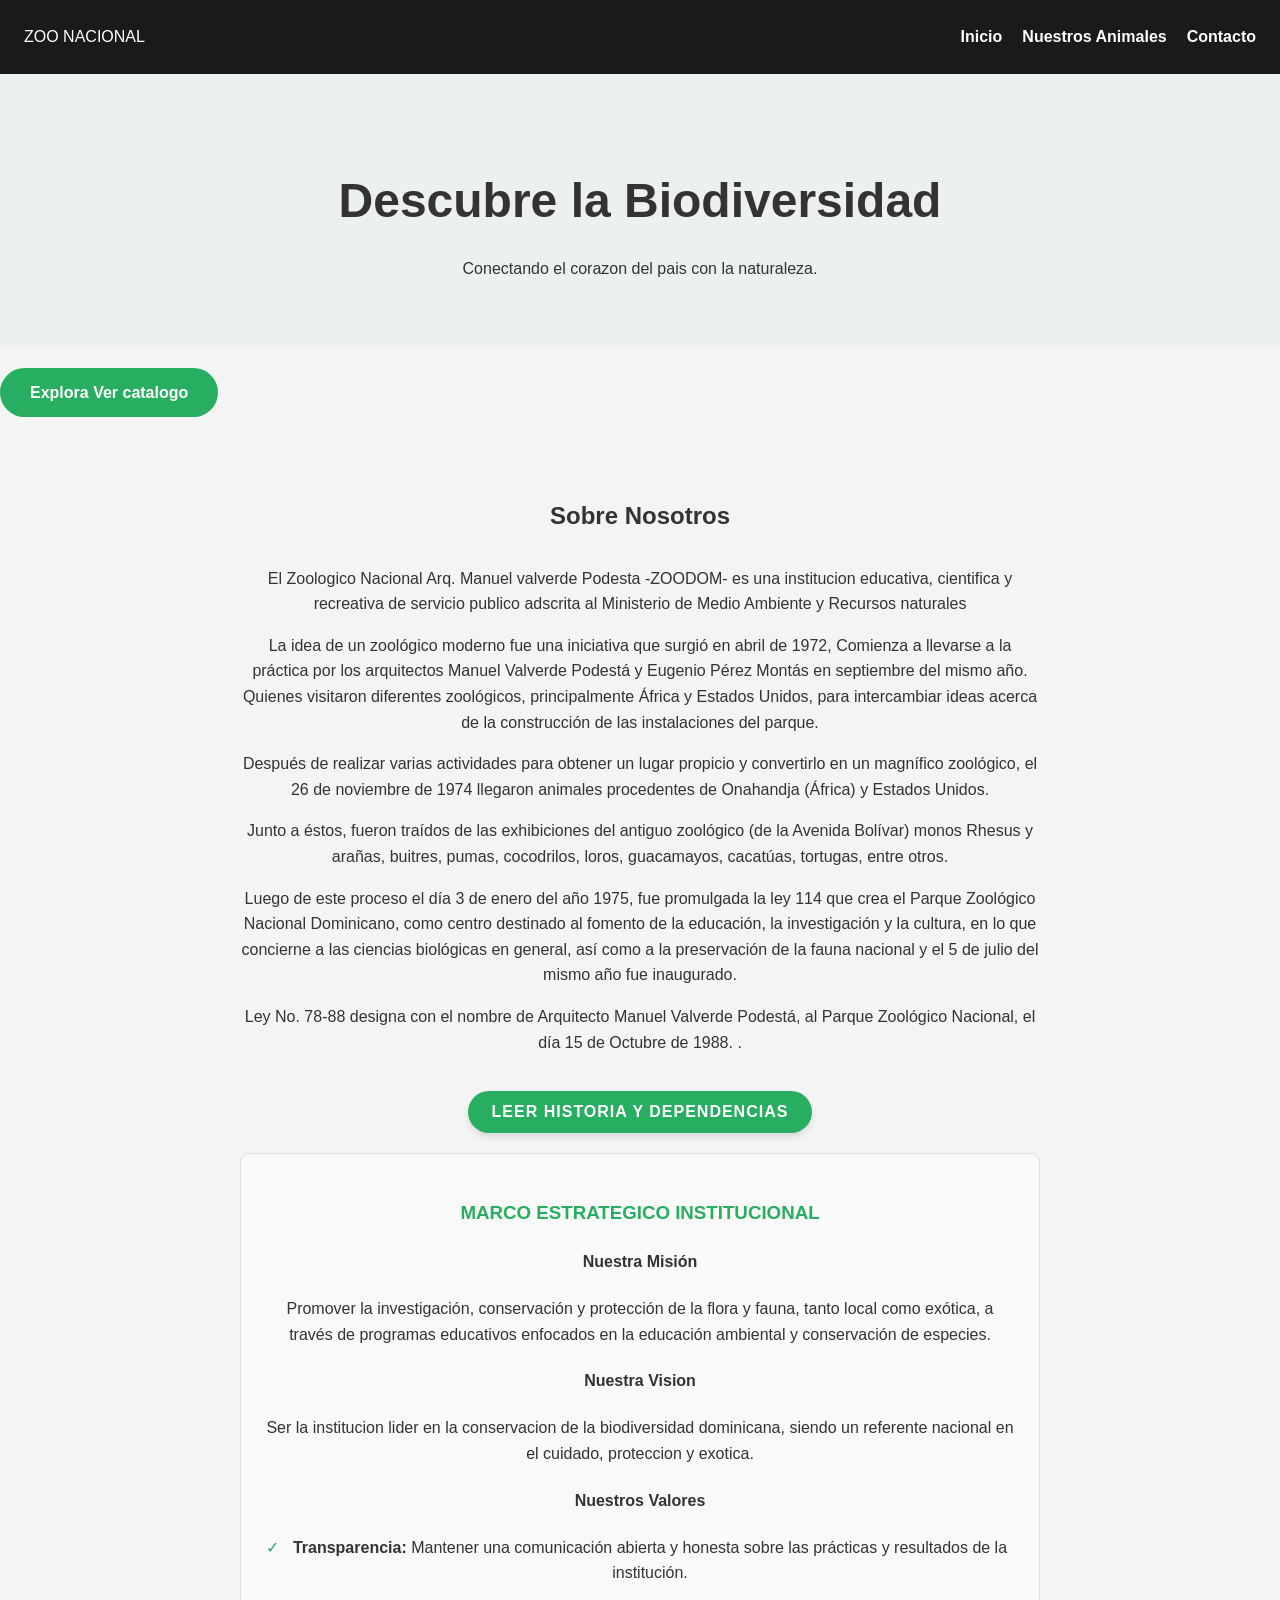
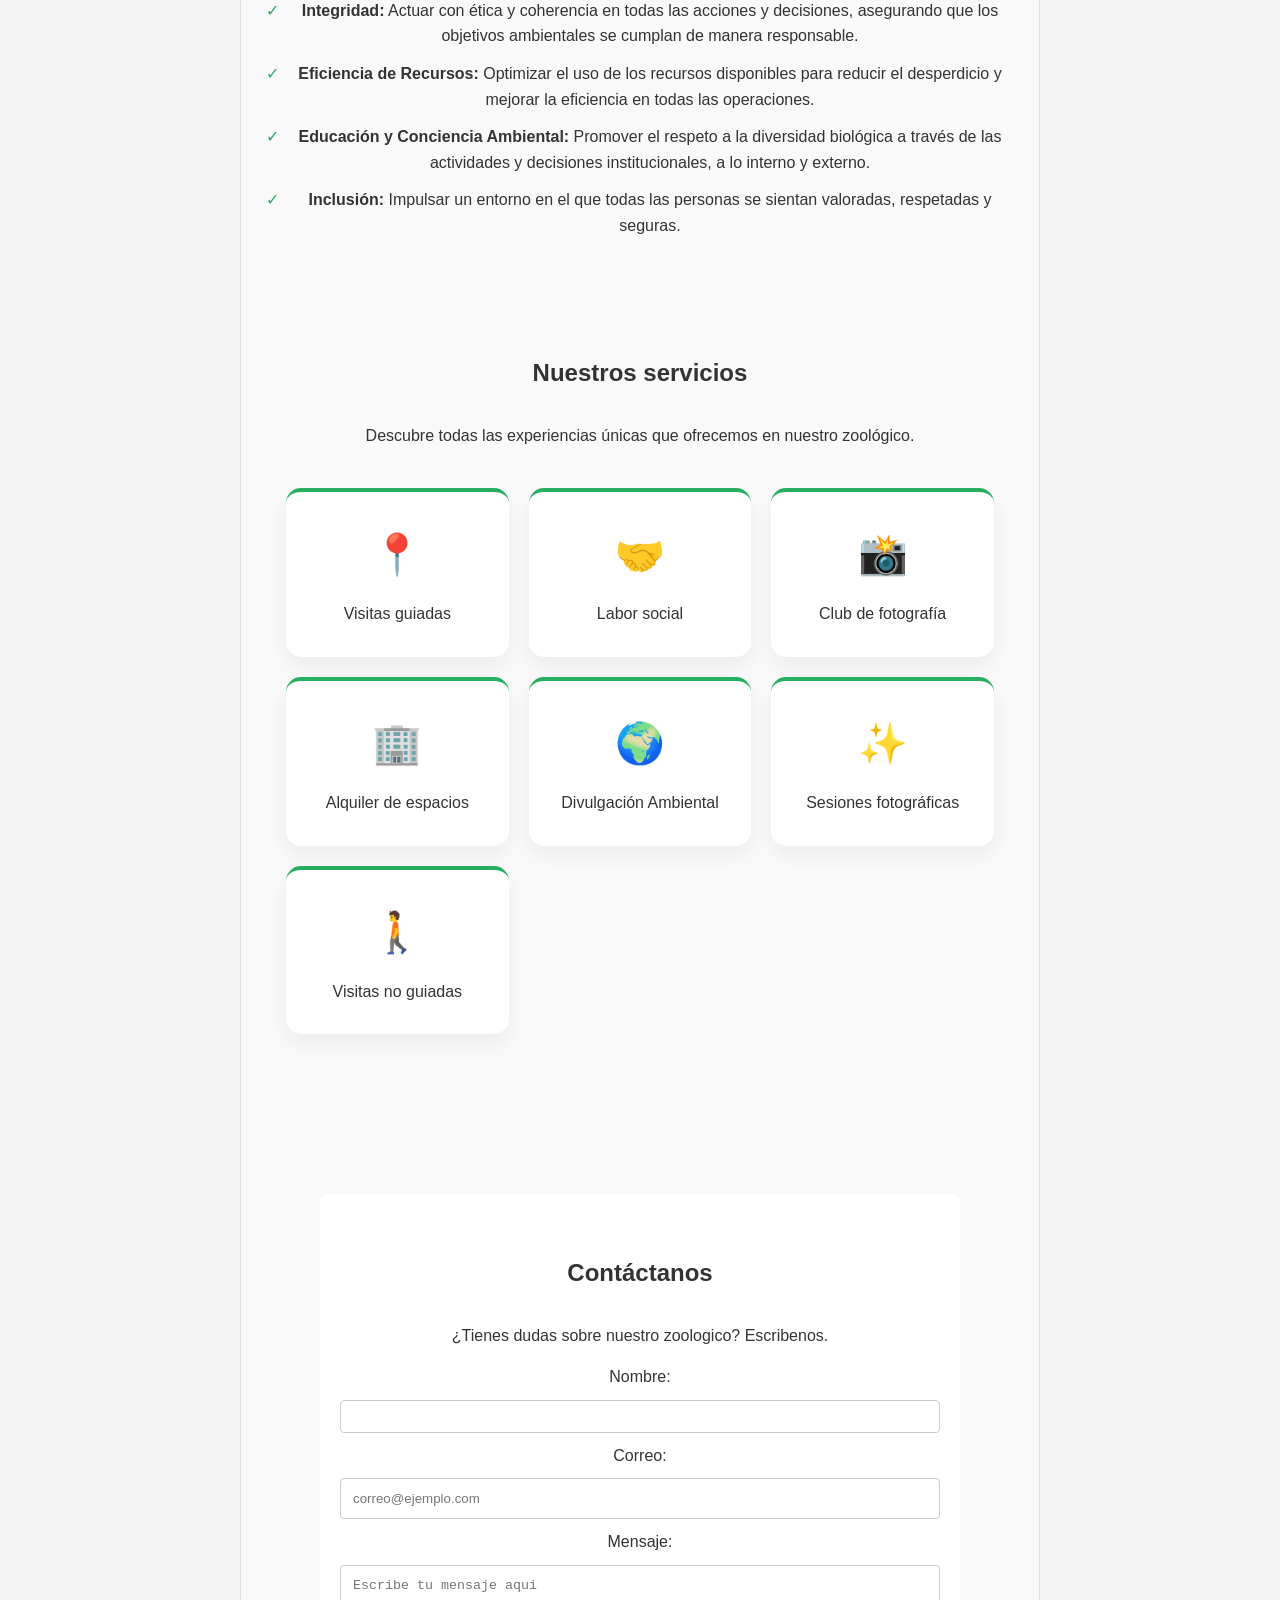
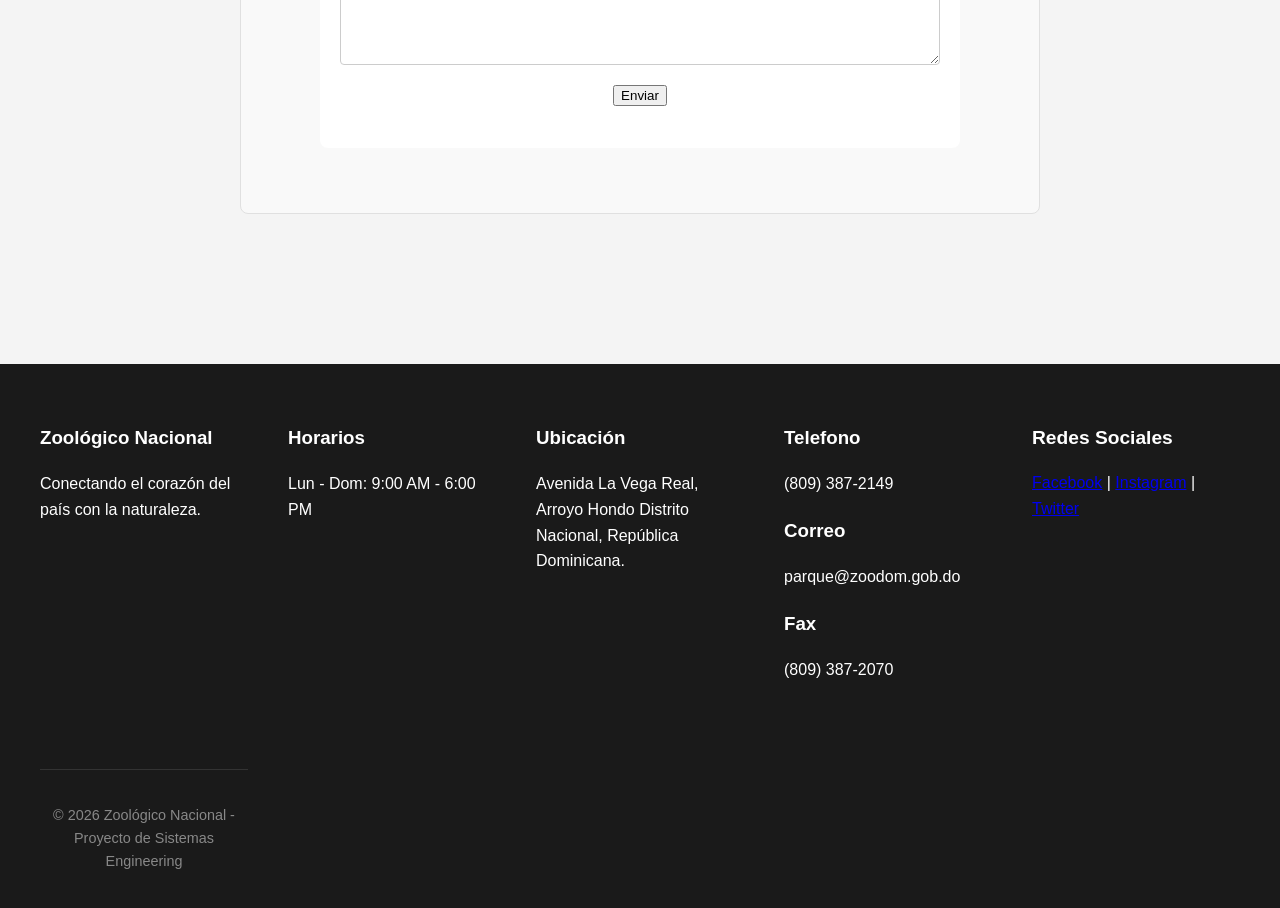
==== index.html @ 7a5b52e7 "Add files via upload" ====
<!DOCTYPE html> 
<html lang="es"> 
<head> 
   <meta charset="UTF-8"> 
   <meta name="viewport" content="width=device-width, initial-scale=1.0"> 
   <title>Zoologico Nacional | Bienvenidos</title> 
   <link rel="stylesheet" href="estilos.css"> 
</head> 
<body> 
   <header> 
   
        <div class="logo-text">ZOO NACIONAL</div>
   </div> 
       <nav> 
           <ul> 
               <li><a href="index.html">Inicio</a></li> 
               <li><a href="animales.html">Nuestros Animales</a></li> 
               <li><a href="#contacto">Contacto</a></li> 
           </ul> 
       </nav> 
   </header> 
   <main> 
       <section class="hero"> 
          <div class="contenido-hero">  
           <h1>Descubre la Biodiversidad</h1> 
           <p>Conectando el corazon del pais con la naturaleza.</p> </section> 
           <a href="animales.html" class= "btn-hero" >Explora Ver catalogo</a>
           </div>   
   </section>
                 <section id="sobre nosotros" 
           class="seccion-nosotros"> 
           <h2>Sobre Nosotros</h2> 
            <p>El Zoologico Nacional Arq. Manuel valverde Podesta -ZOODOM- es una institucion educativa, cientifica y recreativa de servicio publico adscrita al Ministerio de Medio Ambiente y Recursos naturales</p>

                <p> La idea de un zoológico moderno fue una iniciativa que surgió en abril de 1972, Comienza a llevarse a la práctica por los arquitectos Manuel Valverde Podestá y Eugenio Pérez Montás en septiembre del mismo año. Quienes visitaron diferentes zoológicos, principalmente África y Estados Unidos, para intercambiar ideas acerca de la construcción de las instalaciones del parque. <p>

<p>Después de realizar varias actividades para obtener un lugar propicio y convertirlo en un magnífico zoológico, el 26 de noviembre de 1974 llegaron animales procedentes de Onahandja (África) y Estados Unidos. <p>

<p>Junto a éstos, fueron traídos de las exhibiciones del antiguo zoológico (de la Avenida Bolívar) monos Rhesus y arañas, buitres, pumas, cocodrilos, loros, guacamayos, cacatúas, tortugas, entre otros. <p>

<p>Luego de este proceso el día 3 de enero del año 1975, fue promulgada la ley 114 que crea el Parque Zoológico Nacional Dominicano, como centro destinado al fomento de la educación, la investigación y la cultura, en lo que concierne a las ciencias biológicas en general, así como a la preservación de la fauna nacional y el 5 de julio del mismo año fue inaugurado. <p>

<p>Ley No. 78-88 designa con el nombre de Arquitecto Manuel Valverde Podestá, al Parque Zoológico Nacional, el día 15 de Octubre de 1988. .</p>
    <div> 
        <div class="bloque-historia">
    <button onclick="toggleHistoria()" id="btn-historia">Leer Historia y Dependencias</button>
    
    <div id="historia-completa" style="display: none; margin-top: 20px; text-align: left; padding: 20px; background: #f9f9f9; border-radius: 8px;">
        <h3>Nuestra Historia</h3>
        <p>El Parque Zoológico Nacional de la República Dominicana (ZOODOM) surge como una necesidad educativa para el país. La idea de un zoológico moderno fue una iniciativa que surgió en abril de 1972...</p>
        <p>Después de realizar varias actividades, el 26 de noviembre de 1974 llegaron animales procedentes de Onahandja (África) y Estados Unidos, uniéndose a los que ya estaban en el antiguo zoológico de la Avenida Bolívar.</p>
        <p>El 3 de enero de 1975 fue promulgada la ley 114 que crea el Parque, inaugurándose el 5 de julio de ese mismo año. Finalmente, la Ley No. 78-88 designó el parque con el nombre de "Arquitecto Manuel Valverde Podestá" el 15 de octubre de 1988.</p>

        <h3>Dependencias</h3>
        <p>El Zoológico fue construido en 1975 bajo la ley 114, con la misión de promover la educación y la investigación en ciencias biológicas y la preservación de la fauna nacional.</p>
        <p>El ZOODOM es una dependencia del Ministerio de Medio Ambiente, cuya ley 64-00 prevé este tipo de organismo para la sostenibilidad de los recursos naturales que son, a fin de cuentas, recursos de todos los dominicanos que debemos cuidar y proteger.</p>
    </div>
</div>
    <div class="bloque-marco-estrategico"> <h3>MARCO ESTRATEGICO INSTITUCIONAL</h3>
        <div class="contenido-Mision"> 
        <h4>Nuestra Misión</h4>
            <p>  Promover la investigación, conservación y protección de la flora y fauna, tanto local como exótica, a través de programas educativos enfocados en la educación ambiental y conservación de especies. </p>
        </div>
        <section>
         <div class="contenido-Vision"> 
        <h4>Nuestra Vision</h4>
            <p>Ser la institucion lider en la conservacion de la biodiversidad dominicana, siendo un referente nacional en el cuidado, proteccion y exotica.</p>
            <h4>Nuestros Valores</h4>
        <ul class="lista-valores">
            <li><strong>Transparencia:</strong> Mantener una comunicación abierta y honesta sobre las prácticas y resultados de la institución.</li>
            <li><strong>Integridad:</strong> Actuar con ética y coherencia en todas las acciones y decisiones, asegurando que los objetivos ambientales se cumplan de manera responsable.</li>
            <li><strong>Eficiencia de Recursos:</strong> Optimizar el uso de los recursos disponibles para reducir el desperdicio y mejorar la eficiencia en todas las operaciones.</li>
            <li><strong>Educación y Conciencia Ambiental:</strong> Promover el respeto a la diversidad biológica a través de las actividades y decisiones institucionales, a lo interno y externo.</li>
            <li><strong>Inclusión:</strong> Impulsar un entorno en el que todas las personas se sientan valoradas, respetadas y seguras.</li>
        </ul>
        </div>
        <section id="servicios" class="seccion-servicios">
            <h2>Nuestros servicios</h2>
            <p class="subtitulo">Descubre todas las experiencias únicas que ofrecemos en nuestro zoológico.</p>
          <div class="contenedor-tarjetas">
        <div class="tarjeta"><span>📍</span> Visitas guiadas</div>
        <div class="tarjeta"><span>🤝</span> Labor social</div>
        <div class="tarjeta"><span>📸</span> Club de fotografía</div>
        <div class="tarjeta"><span>🏢</span> Alquiler de espacios</div>
        <div class="tarjeta"><span>🌍</span> Divulgación Ambiental</div>
        <div class="tarjeta"><span>✨</span> Sesiones fotográficas</div>
        <div class="tarjeta"><span>🚶</span> Visitas no guiadas</div>
    </div>
        </section>

 <section id="contacto" style="padding: 40px 20px; background: #fff;">
    <h2>Contáctanos</h2>
    <p>¿Tienes dudas sobre nuestro zoologico? Escribenos. </p>

    <form id="Form-contacto">
        <label for="nombre">Nombre:</label><br>
        <input type="text" id="nombre" name="nombre" required style="width: 100%; padding: 8px; margin-bottom: 10px;"><br>
        <label for="email">Correo:</label>
        <input type="email" id="email" name="email" required placeholder="correo@ejemplo.com">
        <label for="Mensaje">Mensaje:</label><br>
        <textarea id="mensaje" 
        name="mensaje"required placeholder="Escribe tu mensaje aqui"  required style="width: 100%; height: 100px;"></textarea><br>
        <button type="submit" class="btn-detalles">Enviar</button>
    </form>
</section>
 </main>  
 <footer>
    <div class="footer-content">
        <div class="footer-columna">
            <h3>Zoológico Nacional</h3>
            <p>Conectando el corazón del país con la naturaleza.</p>
        </div>
        <div class="footer-columna">
            <h3>Horarios</h3>
            <p>Lun - Dom: 9:00 AM - 6:00 PM</p>
        </div>
        <div class="footer-columna">
            <h3>Ubicación</h3>
            <p>Avenida La Vega Real, Arroyo Hondo Distrito Nacional, República Dominicana.</p>
        </div>
        <div class="footer-columna">
            <h3>Telefono</h3>
            <p>(809) 387-2149</p>
            <h3>Correo</h3>
            <p>parque@zoodom.gob.do</p>
            <h3>Fax</h3>
            <p>(809) 387-2070</p>
        </div>
<div class="footer-section"> 
            <h3>Redes Sociales</h3>
            <p><a href="https://www.facebook.com/zoodom" target="_blank">Facebook</a> | <a href="https://www.instagram.com/zoodom" target="_blank">Instagram</a> | <a href="https://twitter.com/zoodom" target="_blank">Twitter</a></p>
</div>
       
    <div class="footer-bottom">
        <p>&copy; 2026 Zoológico Nacional - Proyecto de Sistemas Engineering</p>
    </div>
 </footer>
 <script src="scripts.js"></script>
 <script>
    function toggleHistoria() {
        var historia = document.getElementById("historia-completa");
        var boton = document.getElementById("btn-historia");
        
        if (historia.style.display === "none") {
            historia.style.display = "block";
            boton.innerText = "Ocultar Historia";
        } else {
            historia.style.display = "none";
            boton.innerText = "Leer Historia Completa";
        }
    }
</script>
</body> 
</html>
---- estilos.css ----
/* Configuraci�n b�sica para un look limpio */ 
html, body {
    height: 100%;
    margin: 0;
    padding: 0;
    box-sizing: border-box;
}
body { display: flex; flex-direction: column; min-height: 100vh;
 }
body {
    font-family: 'Segoe UI', Tahoma, Verdana, Geneva, Tahoma, sans-serif, Verdana, sans-serif;
    margin: 0;
    padding: 0;
    line-height: 1.6;
    color: #333;
    display: flex;
    flex-direction: column;
    min-height: 100vh;;
}


header { 
    background-color: #2c3e50; 
    color: white; 
    padding: 1rem; 
    display: flex; 
    justify-content: 
    space-between; 
    align-items: center;
} 

nav ul { 
    list-style: none; 
    margin: 0; 
    padding: 0; 
    display: flex; 
    } 

nav ul li { 
    margin-left: 20px; 
} 

nav a { 
    color: white; 
    text-decoration: none; 
    font-weight: bold; 
} 

.hero { 
    text-align: center; 
    padding: 50px 20px; 
    background-color: #ecf0f1; 
} 
    /* Estilos Globales */
body {
    font-family: 'Segoe UI', Tahoma, Geneva, Verdana, sans-serif;
    line-height: 1.6;
    margin: 0;
    background-color: #f4f4f4; /* Un tono gris muy suave */
}

/* Header Minimalista */
header {
    background-color: #1a1a1a; /* Negro mate elegante */
    color: white;
    padding: 1.5rem;
    display: flex;
    justify-content: space-between;
    position: sticky;
    top: 0;
}

nav ul { display: flex; list-style: none; }
nav ul li { margin-left: 20px; }
nav a { color: white; text-decoration: none; font-weight: bold; }

/* Contenedor de Animales (La clave para tu avance) */
.contenedor-animales {
    display: grid;
    grid-template-columns: repeat(auto-fit, minmax(300px, 1fr));
    gap: 20px;
    padding: 20px;
    max-width: 1200px;
    margin: auto;
}

/* Estilo de "Tarjeta" para cada animal */
.ficha {
    background: white;
    padding: 20px;
    border-radius: 8px;
    box-shadow: 0 4px 6px rgba(0,0,0,0.1);
    transition: transform 0.3s;
}

.ficha:hover {
    transform: translateY(-10px); /* Efecto al pasar el mouse */
}

.ficha img {
    max-width: 100%;
    height: auto;
    border-radius: 4px;
}
btn-detalles {
    background-color: #2c3e50;
    color: white;
    border: none;
    padding: 10px 20px;
    border-radius: 4px;
    cursor: pointer;
    margin-top: 10px;
}

.btn-detalles:hover {
    background-color: #34495e;
}
/* Mejora para las tarjetas */
.ficha img {
    width: 100%;
    height: 200px; /* Esto hace que todas las fotos tengan el mismo alto */
    object-fit: cover; /* Esto evita que la imagen se deforme */
    border-radius: 8px 8px 0 0;
}
#contacto {
    max-width: 600px;
    margin: 40px auto;
    padding: 20px;
    background: #ffffff;
    border-radius: 8px;
}

input, textarea {
    width: 100%;
    padding: 12px;
    margin: 10px 0;
    border: 1px solid #ccc;
    border-radius: 4px;
    box-sizing: border-box; /* Esto evita que el padding rompa el diseño */
}

input:focus, textarea:focus {
    border-color: #2c3e50;
    outline: none;
}
.seccion-contacto {
    max-width: 500px; /* Un poco más estrecho para que se vea elegante */
    margin: 50px auto; /* Centrado en la página */
    padding: 30px;
    background: #ffffff;
    border: 1px solid #e0e0e0;
    border-radius: 12px; /* Bordes suaves */
    min-height: 400px;
    margin-bottom: 50px;
}

.seccion-contacto h2 {
    text-align: center;
    color: #1a1a1a;
}
footer {
    background-color: #1a1a1a;
    color: #ffffff;
    padding: 40px 20px 20px;
    margin-top: 50px;
}

.footer-content {
    display: grid;
    grid-template-columns: repeat(auto-fit, minmax(200px, 1fr));
    gap: 40px;
    max-width: 1200px;
    margin: 0 auto;
}

.footer-section h3 {
    margin-bottom: 15px;
    font-size: 1.2rem;
}

.footer-bottom {
    text-align: center;
    margin-top: 30px;
    font-size: 0.9rem;
    color: #888;
    border-top: 1px solid #333;
    padding-top: 20px;
}
/* Contenedor del grid */
.grid-animales {
    display: grid;
    /* Esto crea columnas que se ajustan automáticamente al tamaño de la pantalla */
    grid-template-columns: repeat(auto-fit, minmax(250px, 1fr));
    gap: 20px;
    padding: 20px;
    max-width: 1200px;
    margin: 0 auto;
}

/* Estilo de cada tarjeta */
.tarjeta-animal {
    border: 1px solid #ddd;
    border-radius: 10px;
    padding: 15px;
    text-align: center;
    background: #fff;
    transition: transform 0.3s ease; /* Efecto suave al mover el mouse */
}

/* El efecto "Hover" (cuando pasas el mouse por encima) */
.tarjeta-animal:hover {
    transform: translateY(-10px); /* La tarjeta salta un poquito hacia arriba */
    box-shadow: 0 10px 20px rgba(0,0,0,0.1);
}

/* Estilos para pantallas pequeñas (menos de 768px) */
@media (max-width: 768px) {
    header {
        flex-direction: column; /* Apila el logo y el menú verticalmente */
        text-align: center;
    }

    nav ul {
        margin-top: 15px;
        justify-content: center;
    }

    .grid-animales {
        grid-template-columns: 1fr; /* Una sola columna para los animales */
    }
}

.contenido-hero h1 {
    font-size: 3rem;
    margin-bottom: 10px;
}

.btn-hero {
    display: inline-block;
    margin-top: 20px;
    padding: 12px 30px;
    background-color: #27ae60; /* Un verde zoológico muy profesional */
    color: white;
    text-decoration: none;
    border-radius: 25px;
    font-weight: bold;
    transition: transform 0.3s;
}

.btn-hero:hover {
    transform: scale(1.05); /* El botón crece un poquito al pasar el mouse */
}
.seccion-nosotros {
    padding: 60px 20px;
    max-width: 800px; /* Esto hace que el texto no sea demasiado largo y se lea fácil */
    margin: 0 auto;  /* Centra la sección en la pantalla */
    text-align: center;
}

.seccion-nosotros h2 {
    margin-bottom: 30px;
    color: #333;
}

.contenedor-mision, .contenedor-vision {
    margin-bottom: 30px;
}

.seccion-nosotros h3 {
    color: #27ae60; /* El verde profesional del sitio */
    margin-bottom: 10px;
}
#btn-hidtoria {
    background-color: #27ae60;
    color: white;
    border: none;
    padding: 10px 20px;
    border-radius: 5px;
    cursor: pointer;
    margin-top: 15px;
    transition: background 0.3s;
}
btn-historia:hover {
    background-color: #219150;
}
.bloque-marco-estrategico {
    margin-bottom: 40px;
    border: 1px solid #e0e0e0;
    background-color: #f9f9f9;
    padding: 25px;
    border-radius: 8px;
}
    bloque-marco-estrategico h3 {
        text-transform: uppercase;
        color: #2c3e50;
        margin-bottom: 20px;
        letter-spacing: 1px;
    }
        bloque-marco-estrategico h4 {
            color: #27ae60;
            margin-bottom: 15px;
        }
        .lista-valores {
            list-style: none;
            padding: 0;
            margin-top: 15px;
        }
        .lista-valores li {
            margin-bottom: 12px;
            padding-left: 20px;
            position: relative;
            line-height: 1.6;
        }
        .lista-valores li::before {
            content: '✓'; /* Un check para cada valor */
            position: absolute;
            left: 0;
            color: #27ae60; /* El mismo verde profesional */
        }   
#btn-historia {
    background-color: #27ae60;
    color: white;
    border: none;
    padding: 12px 24px;
    font-size: 16px;
    font-weight: 600;
    border-radius: 25px;
    cursor: pointer;
    transition: all 0.3s ease;
    box-shadow: 0 4px 6px rgba(0,0,0,0.1);
    text-transform: uppercase;
    letter-spacing: 1px;
    margin: 20px 0;
    display: inline-block;
}
#btn-historia:hover {
    background-color: #2ecc71;
    transform: translateY(-2px);
    box-shadow: 0 6px 12px rgba(0,0,0,0.15);
}
#btn-historia:active {
    transform: translateY(1px);
    box-shadow: 0 2px 4px rgba(0,0,0,0.1);
}
.seccion-servicios {
    padding: 80px 20px;
    background-color: #f9f9f9; /* Un fondo gris muy suave resalta las tarjetas blancas */
}

.contenedor-tarjetas {
    display: grid;
    grid-template-columns: repeat(auto-fit, minmax(220px, 1fr));
    gap: 20px;
    max-width: 1000px;
    margin: 40px auto;
}

.tarjeta {
    background: white;
    padding: 30px 20px;
    border-radius: 15px;
    text-align: center;
    box-shadow: 0 10px 20px rgba(0,0,0,0.05); /* Sombra suave */
    transition: 0.3s;
    border-top: 4px solid #27ae60; /* Un toque de color arriba de cada tarjeta */
}

.tarjeta span {
    display: block;
    font-size: 40px;
    margin-bottom: 15px;
}

.tarjeta:hover {
    transform: translateY(-10px); /* Efecto de levitación */
    box-shadow: 0 15px 30px rgba(0,0,0,0.1);
}
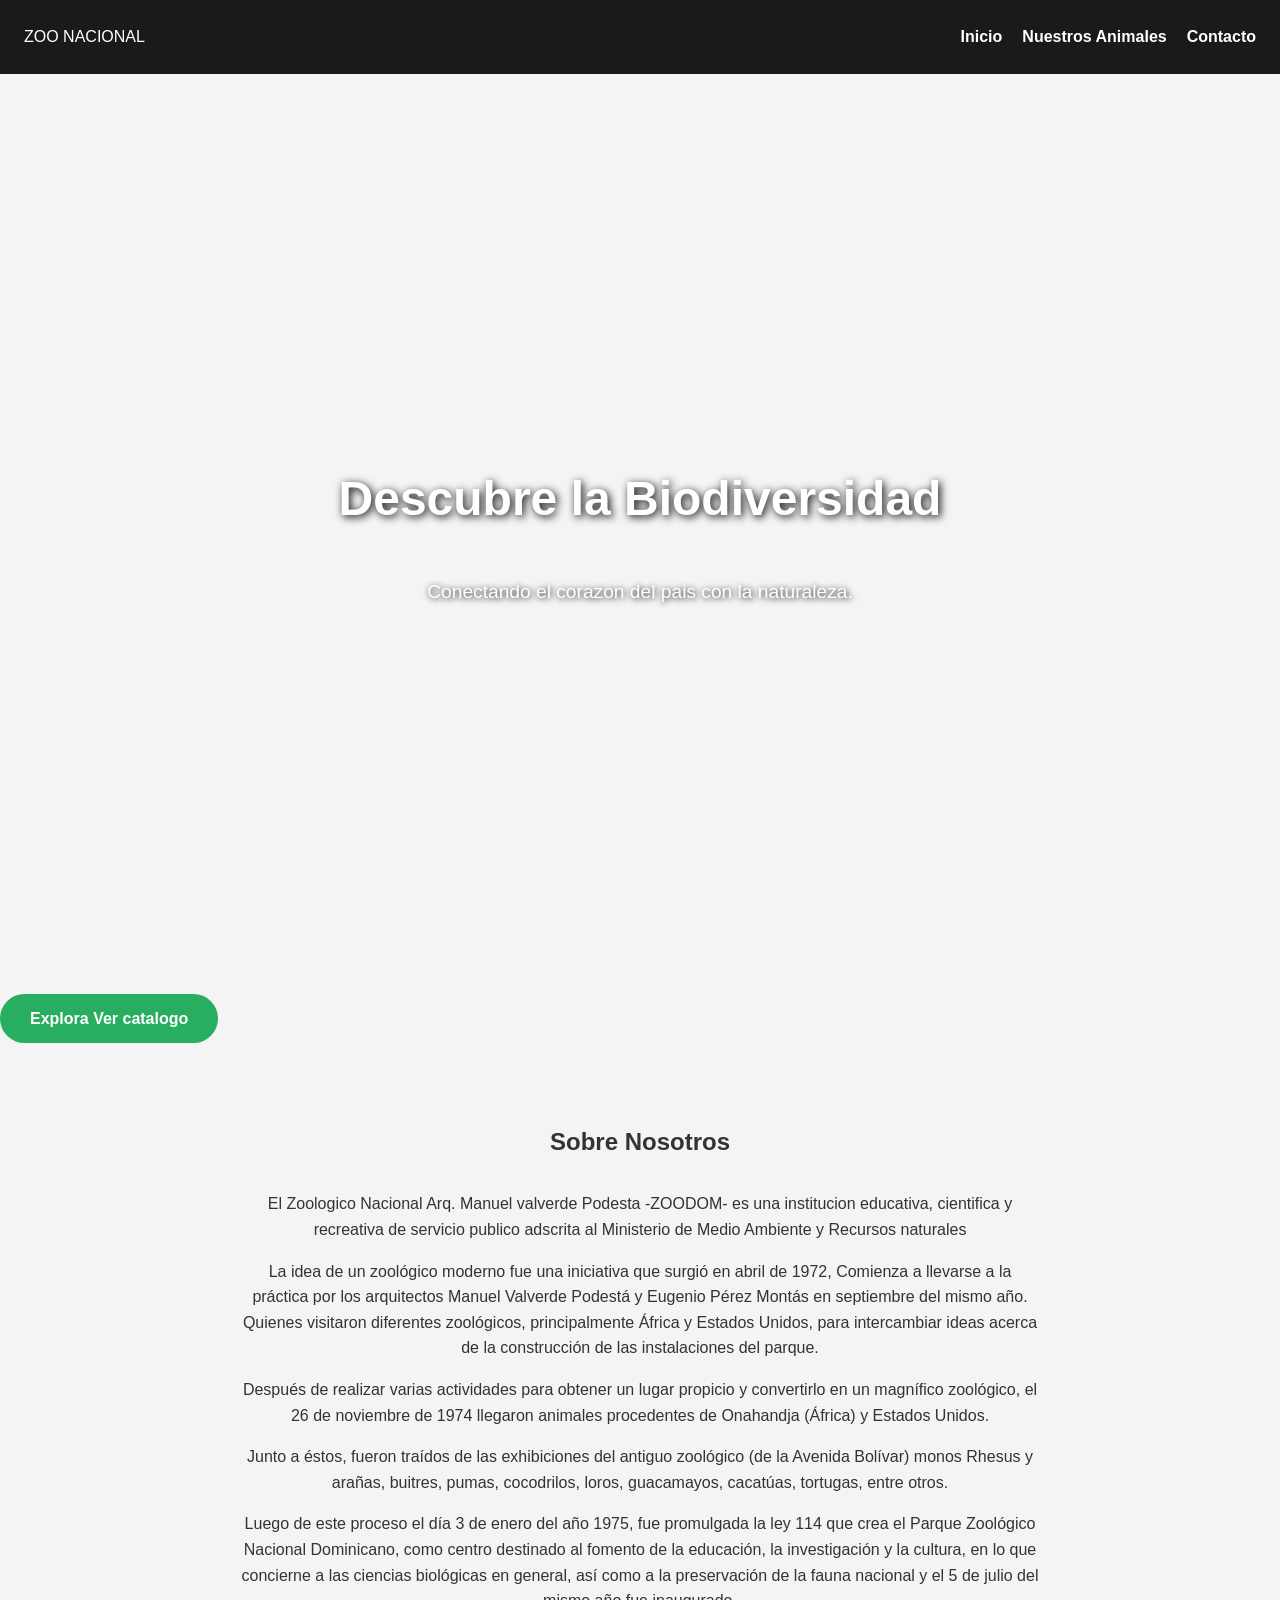
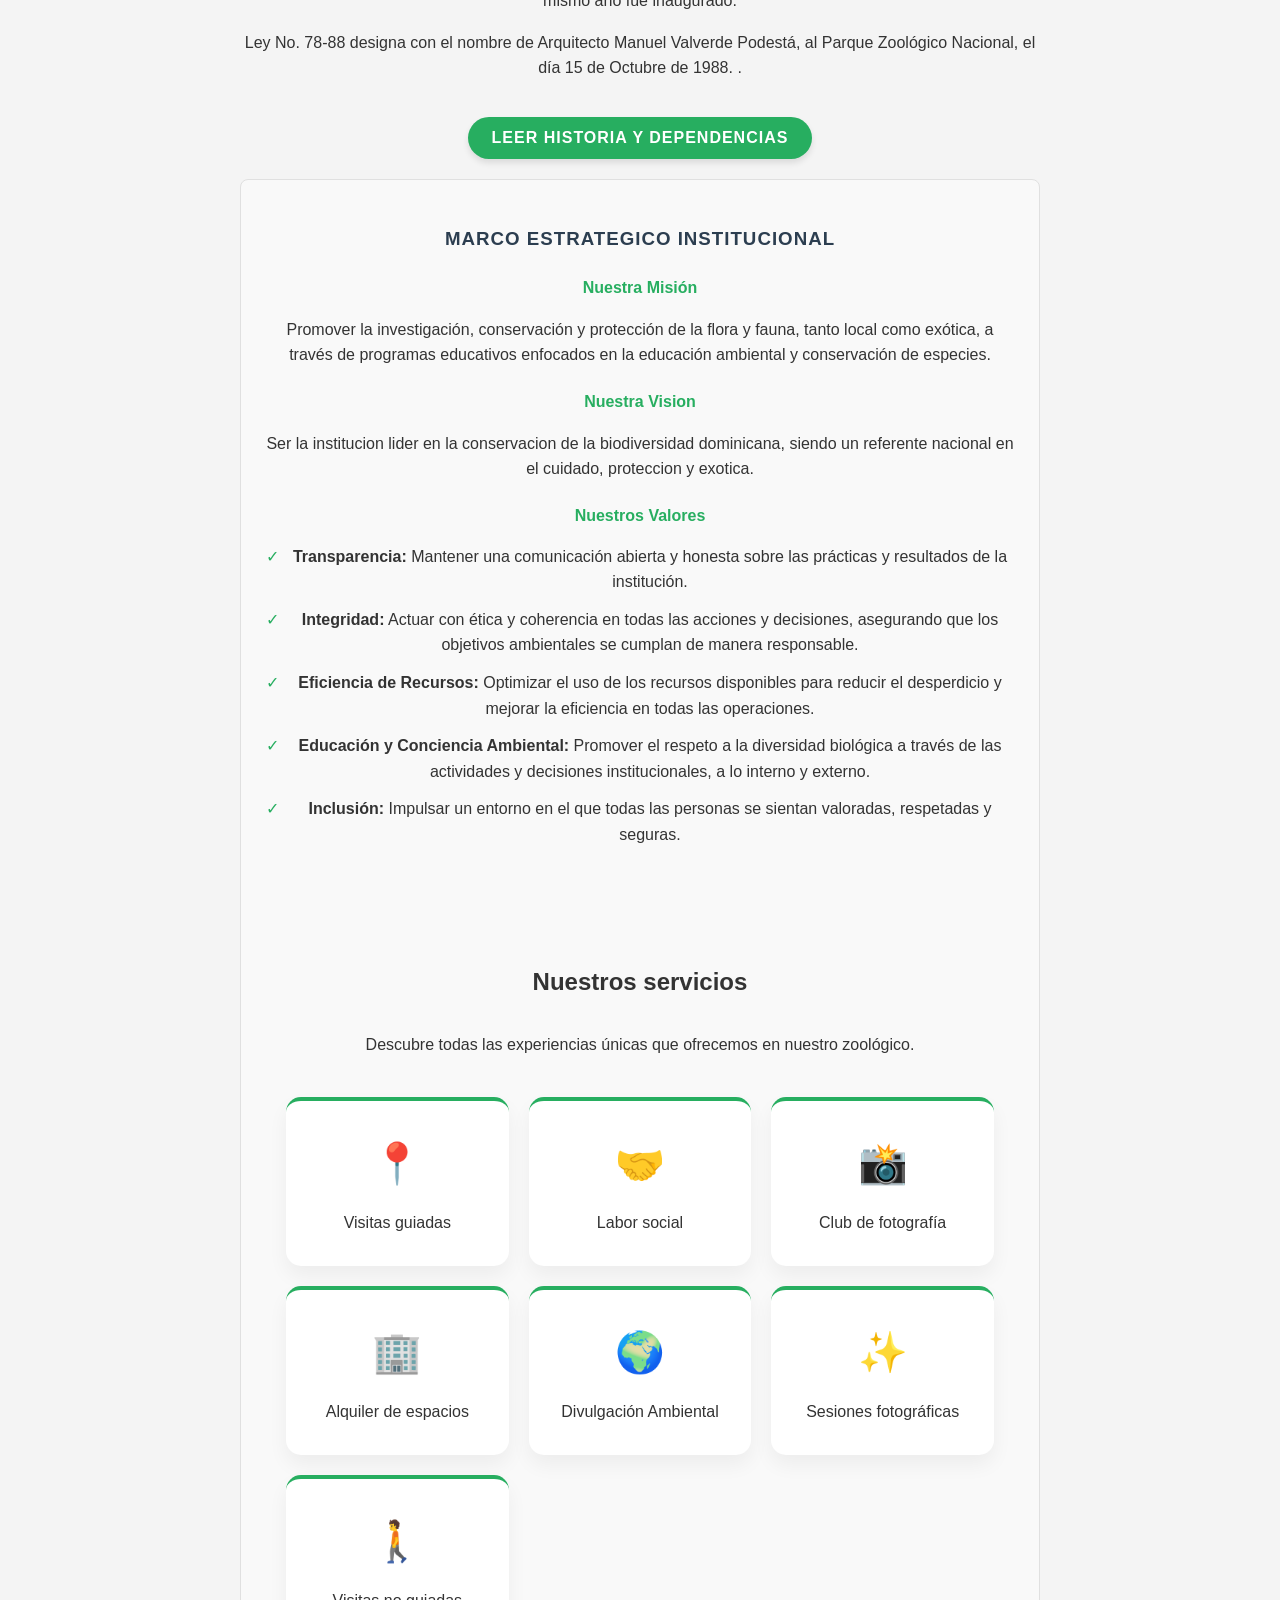
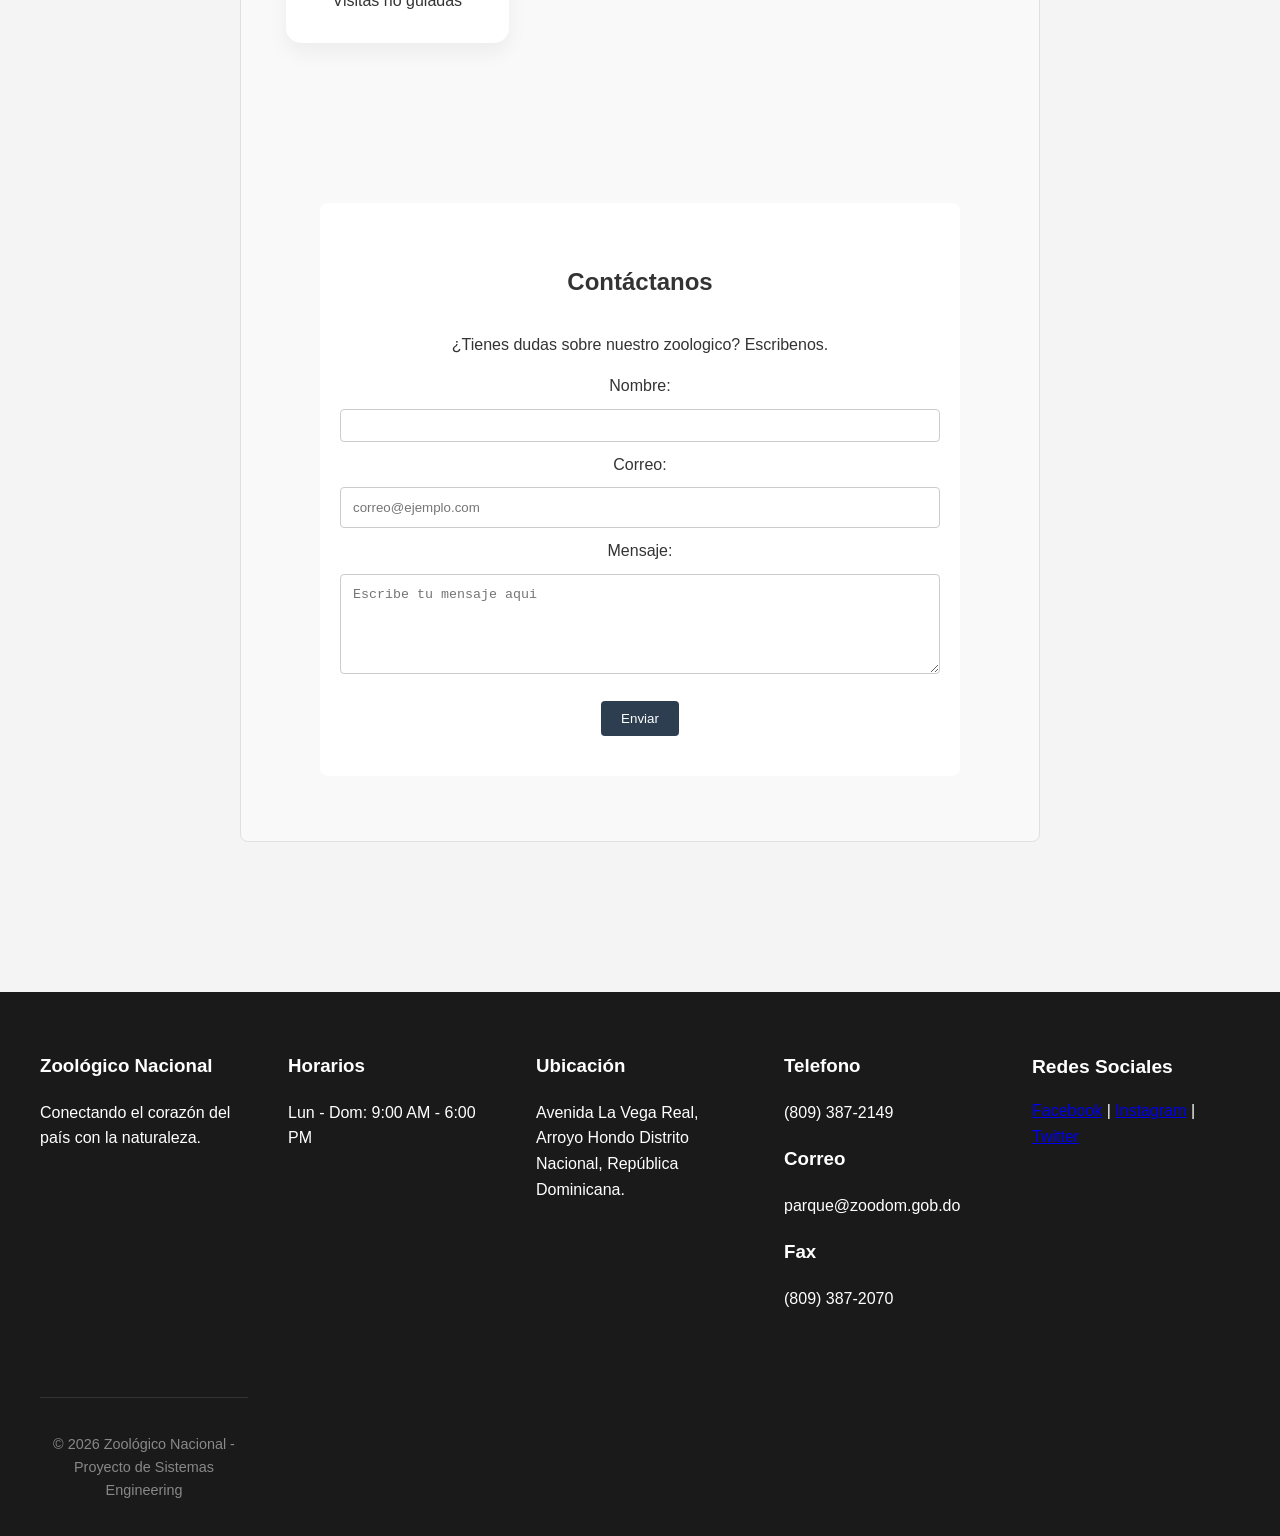
==== commit e36c4b71: "Add files via upload" ====
--- a/index.html
+++ b/index.html
@@ -8,9 +8,7 @@
 </head> 
 <body> 
    <header> 
-   
-        <div class="logo-text">ZOO NACIONAL</div>
-   </div> 
+         <div class="logo">ZOO NACIONAL</div>
        <nav> 
            <ul> 
                <li><a href="index.html">Inicio</a></li> 
@@ -25,22 +23,21 @@
            <h1>Descubre la Biodiversidad</h1> 
            <p>Conectando el corazon del pais con la naturaleza.</p> </section> 
            <a href="animales.html" class= "btn-hero" >Explora Ver catalogo</a>
-           </div>   
-   </section>
-                 <section id="sobre nosotros" 
-           class="seccion-nosotros"> 
+         </div>   
+     </section>
+         <section id="sobre nosotros" class="seccion-nosotros"> 
            <h2>Sobre Nosotros</h2> 
             <p>El Zoologico Nacional Arq. Manuel valverde Podesta -ZOODOM- es una institucion educativa, cientifica y recreativa de servicio publico adscrita al Ministerio de Medio Ambiente y Recursos naturales</p>
 
-                <p> La idea de un zoológico moderno fue una iniciativa que surgió en abril de 1972, Comienza a llevarse a la práctica por los arquitectos Manuel Valverde Podestá y Eugenio Pérez Montás en septiembre del mismo año. Quienes visitaron diferentes zoológicos, principalmente África y Estados Unidos, para intercambiar ideas acerca de la construcción de las instalaciones del parque. <p>
+             <p> La idea de un zoológico moderno fue una iniciativa que surgió en abril de 1972, Comienza a llevarse a la práctica por los arquitectos Manuel Valverde Podestá y Eugenio Pérez Montás en septiembre del mismo año. Quienes visitaron diferentes zoológicos, principalmente África y Estados Unidos, para intercambiar ideas acerca de la construcción de las instalaciones del parque. <p>
 
-<p>Después de realizar varias actividades para obtener un lugar propicio y convertirlo en un magnífico zoológico, el 26 de noviembre de 1974 llegaron animales procedentes de Onahandja (África) y Estados Unidos. <p>
+             <p>Después de realizar varias actividades para obtener un lugar propicio y convertirlo en un magnífico zoológico, el 26 de noviembre de 1974 llegaron animales procedentes de Onahandja (África) y Estados Unidos. <p>
 
-<p>Junto a éstos, fueron traídos de las exhibiciones del antiguo zoológico (de la Avenida Bolívar) monos Rhesus y arañas, buitres, pumas, cocodrilos, loros, guacamayos, cacatúas, tortugas, entre otros. <p>
+             <p>Junto a éstos, fueron traídos de las exhibiciones del antiguo zoológico (de la Avenida Bolívar) monos Rhesus y arañas, buitres, pumas, cocodrilos, loros, guacamayos, cacatúas, tortugas, entre otros. <p>
 
-<p>Luego de este proceso el día 3 de enero del año 1975, fue promulgada la ley 114 que crea el Parque Zoológico Nacional Dominicano, como centro destinado al fomento de la educación, la investigación y la cultura, en lo que concierne a las ciencias biológicas en general, así como a la preservación de la fauna nacional y el 5 de julio del mismo año fue inaugurado. <p>
+             <p>Luego de este proceso el día 3 de enero del año 1975, fue promulgada la ley 114 que crea el Parque Zoológico Nacional Dominicano, como centro destinado al fomento de la educación, la investigación y la cultura, en lo que concierne a las ciencias biológicas en general, así como a la preservación de la fauna nacional y el 5 de julio del mismo año fue inaugurado. <p>
 
-<p>Ley No. 78-88 designa con el nombre de Arquitecto Manuel Valverde Podestá, al Parque Zoológico Nacional, el día 15 de Octubre de 1988. .</p>
+             <p>Ley No. 78-88 designa con el nombre de Arquitecto Manuel Valverde Podestá, al Parque Zoológico Nacional, el día 15 de Octubre de 1988. .</p>
     <div> 
         <div class="bloque-historia">
     <button onclick="toggleHistoria()" id="btn-historia">Leer Historia y Dependencias</button>
--- a/estilos.css
+++ b/estilos.css
@@ -5,30 +5,18 @@
     padding: 0;
     box-sizing: border-box;
 }
-body { display: flex; flex-direction: column; min-height: 100vh;
- }
-body {
+body { 
     font-family: 'Segoe UI', Tahoma, Verdana, Geneva, Tahoma, sans-serif, Verdana, sans-serif;
     margin: 0;
     padding: 0;
     line-height: 1.6;
     color: #333;
+
     display: flex;
     flex-direction: column;
-    min-height: 100vh;;
-}
-
-
-header { 
-    background-color: #2c3e50; 
-    color: white; 
-    padding: 1rem; 
-    display: flex; 
-    justify-content: 
-    space-between; 
-    align-items: center;
-} 
-
+    min-height: 100vh;
+    background-color: #f4f4f4;
+}
 nav ul { 
     list-style: none; 
     margin: 0; 
@@ -47,11 +35,61 @@
 } 
 
 .hero { 
+    height: 100vh;
+    display: flex;
+    justify-content: center;
+    align-items: center;
     text-align: center; 
-    padding: 50px 20px; 
-    background-color: #ecf0f1; 
-} 
-    /* Estilos Globales */
+    background: linear-gradient(
+        rgba(0, 0, 0, 0.6), 
+        rgba(0, 0, 0, 0.6) 
+        );
+ background-image: url(img/portada.png);
+background-size:cover;
+background-position:center;
+color:white;
+}
+.contenido-hero {
+    display: flex;
+    flex-direction: column;
+    align-items: center;
+    gap: 10px;
+    padding: 20px;
+}
+.imagen-hero {
+    width: 110px;
+    height: auto;
+    margin-bottom: 10px;
+
+    background: white;
+    padding: 10px;
+    border-radius: 50%;
+    box-shadow: 0 4px 6px rgba(0,0,0,2.1);
+}   
+.contenido-hero h1 {
+    font-size: 3rem;
+    font-weight: bold;
+    text-shadow: 2px 2px 8px rgba(0,0,0,50.7);
+}
+.contenido-hero p {
+    font-size: 1.2rem;
+        text-shadow: 1px 1px 6px rgba(0,0,0,50.7);
+}
+.btn-hero {
+    margin-top: 20px;
+    padding: 14px 35px ;
+    background-color: #27ae60;
+    color: white;
+    text-decoration: none;
+    border-radius: 30px;
+    text-decoration: none;
+    transition: 0.3s;
+}
+.btn-hero:hover {
+    transform: scale(1.05);
+    background-color: #2ecc71;
+}
+/* Estilos Globales */
 body {
     font-family: 'Segoe UI', Tahoma, Geneva, Verdana, sans-serif;
     line-height: 1.6;
@@ -102,7 +140,7 @@
     height: auto;
     border-radius: 4px;
 }
-btn-detalles {
+.btn-detalles {
     background-color: #2c3e50;
     color: white;
     border: none;
@@ -280,7 +318,7 @@
     margin-top: 15px;
     transition: background 0.3s;
 }
-btn-historia:hover {
+#btn-historia:hover {
     background-color: #219150;
 }
 .bloque-marco-estrategico {
@@ -290,13 +328,13 @@
     padding: 25px;
     border-radius: 8px;
 }
-    bloque-marco-estrategico h3 {
+    .bloque-marco-estrategico h3 {
         text-transform: uppercase;
         color: #2c3e50;
         margin-bottom: 20px;
         letter-spacing: 1px;
     }
-        bloque-marco-estrategico h4 {
+       .bloque-marco-estrategico h4 {
             color: #27ae60;
             margin-bottom: 15px;
         }
@@ -374,4 +412,4 @@
 .tarjeta:hover {
     transform: translateY(-10px); /* Efecto de levitación */
     box-shadow: 0 15px 30px rgba(0,0,0,0.1);
-}+}
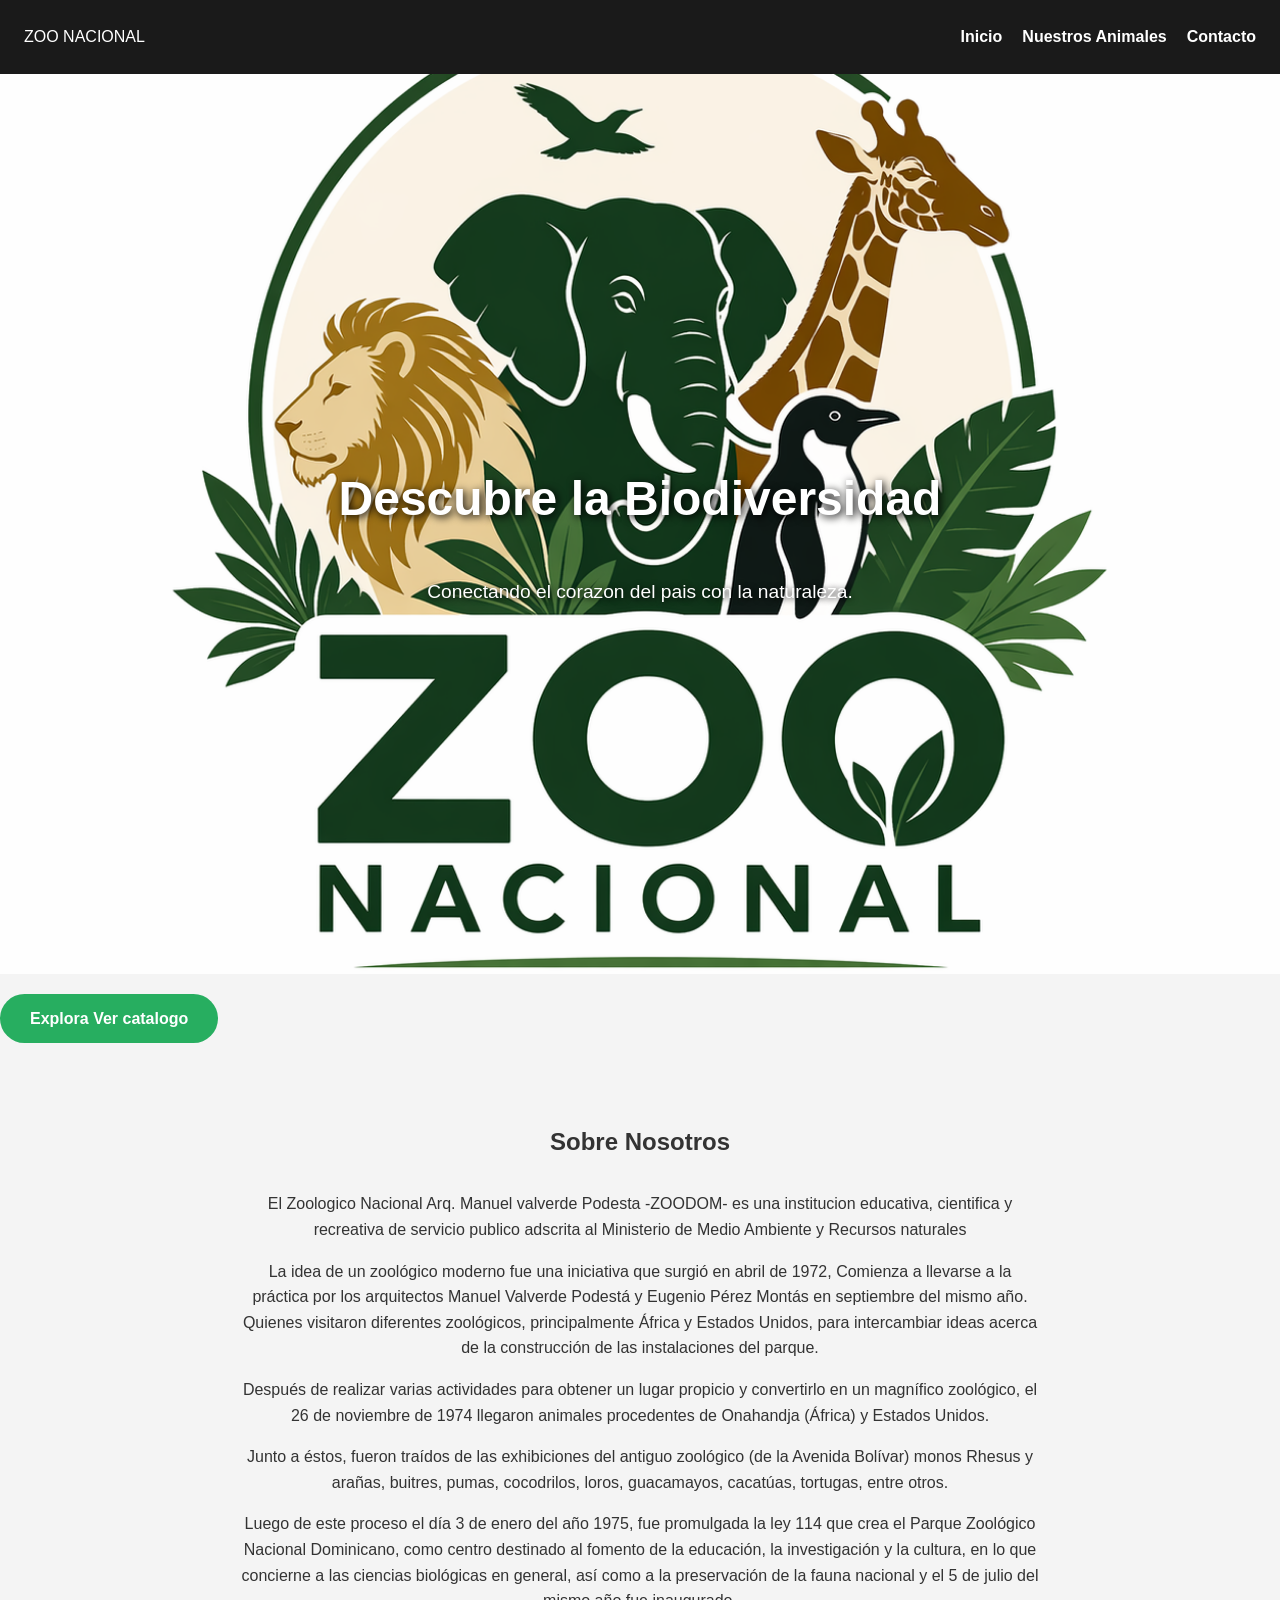
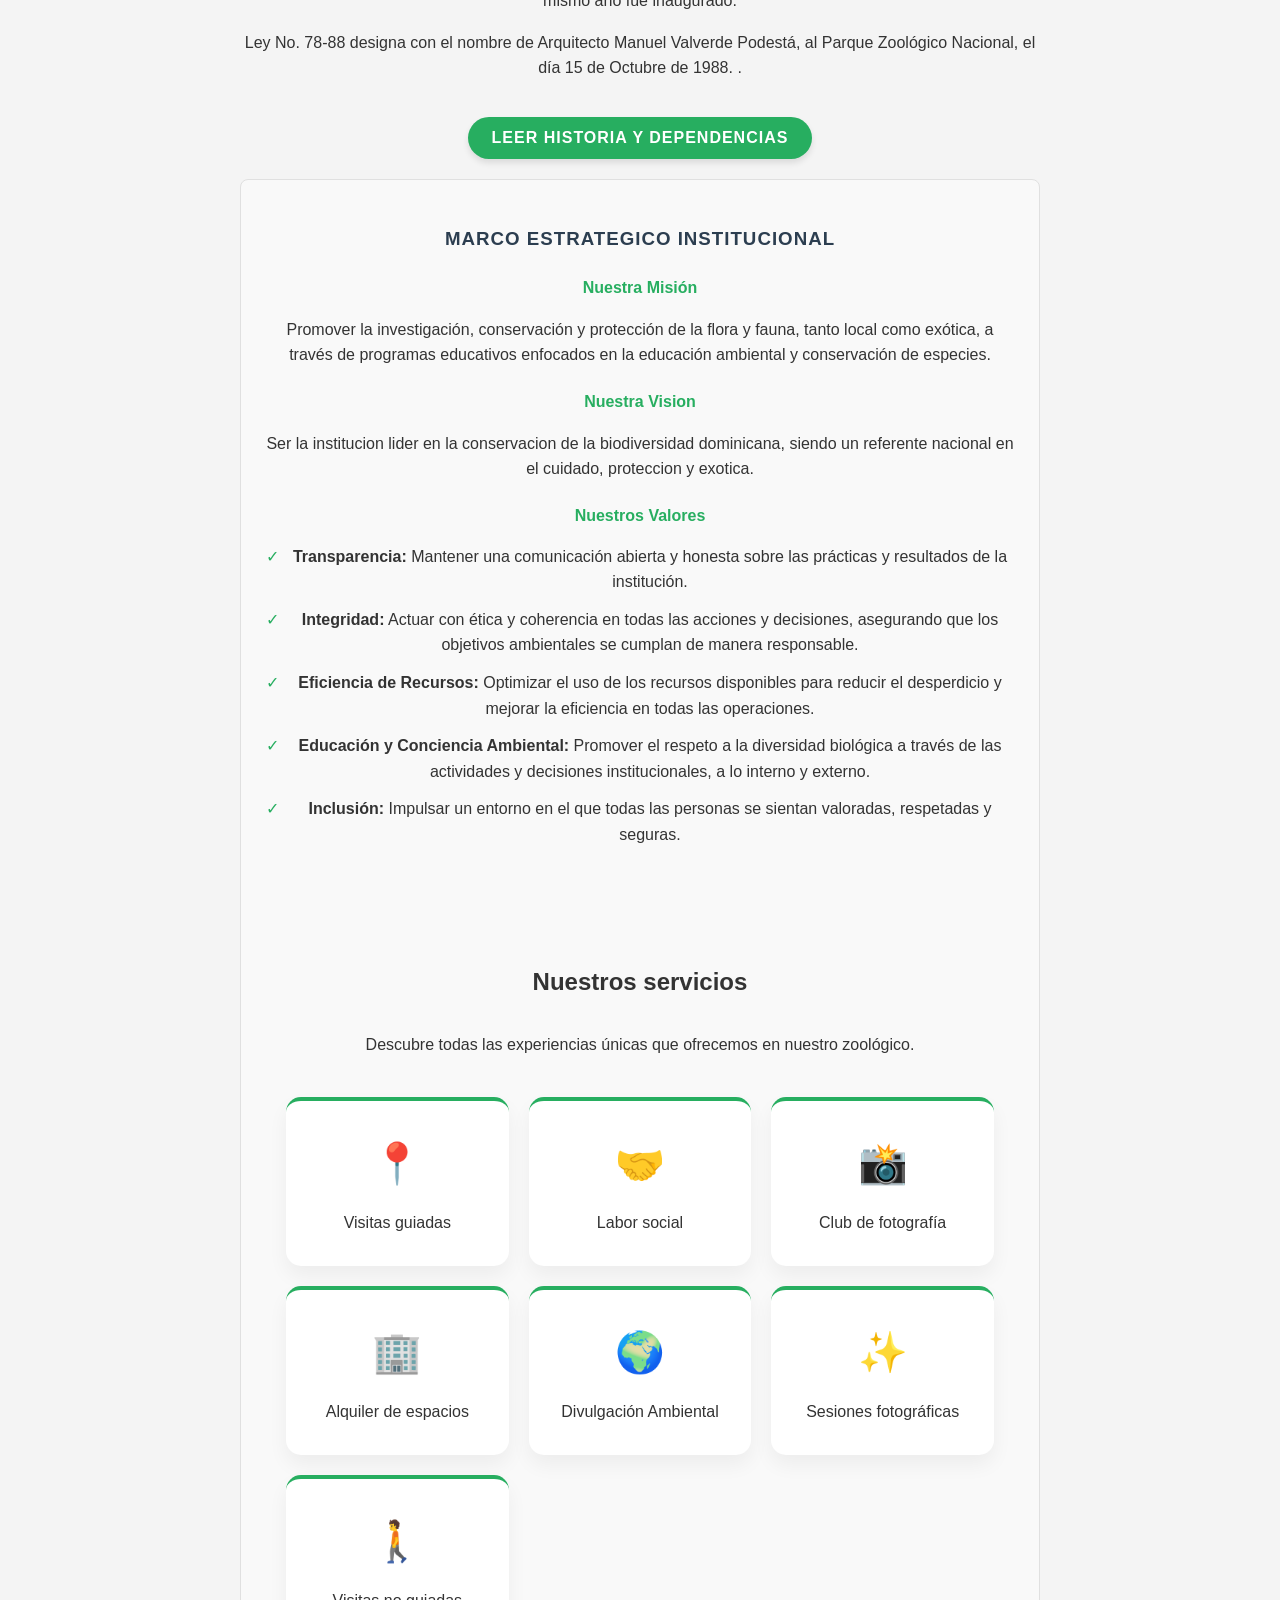
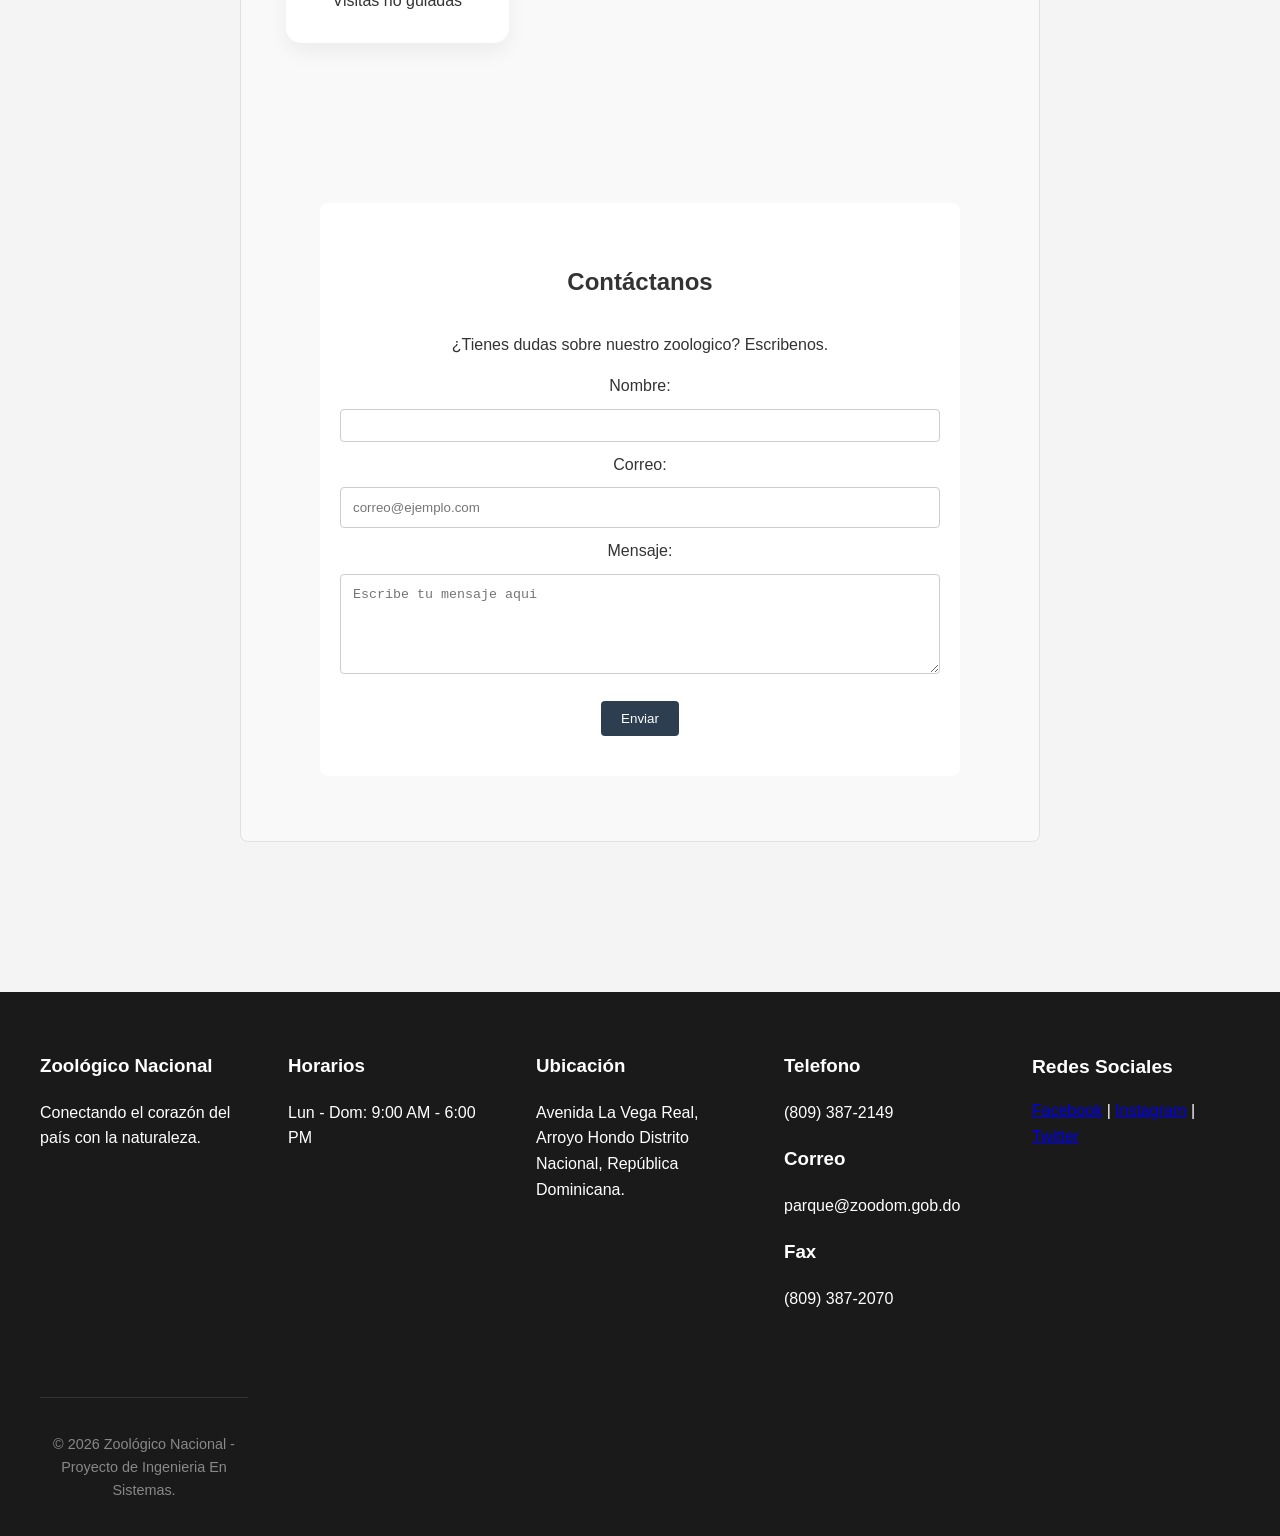
==== commit 8275e043: "actualizacion actualizacion" ====
--- a/index.html
+++ b/index.html
@@ -129,7 +129,7 @@
 </div>
        
     <div class="footer-bottom">
-        <p>&copy; 2026 Zoológico Nacional - Proyecto de Sistemas Engineering</p>
+        <p>&copy; 2026 Zoológico Nacional - Proyecto de Ingenieria En Sistemas.</p>
     </div>
  </footer>
  <script src="scripts.js"></script>
